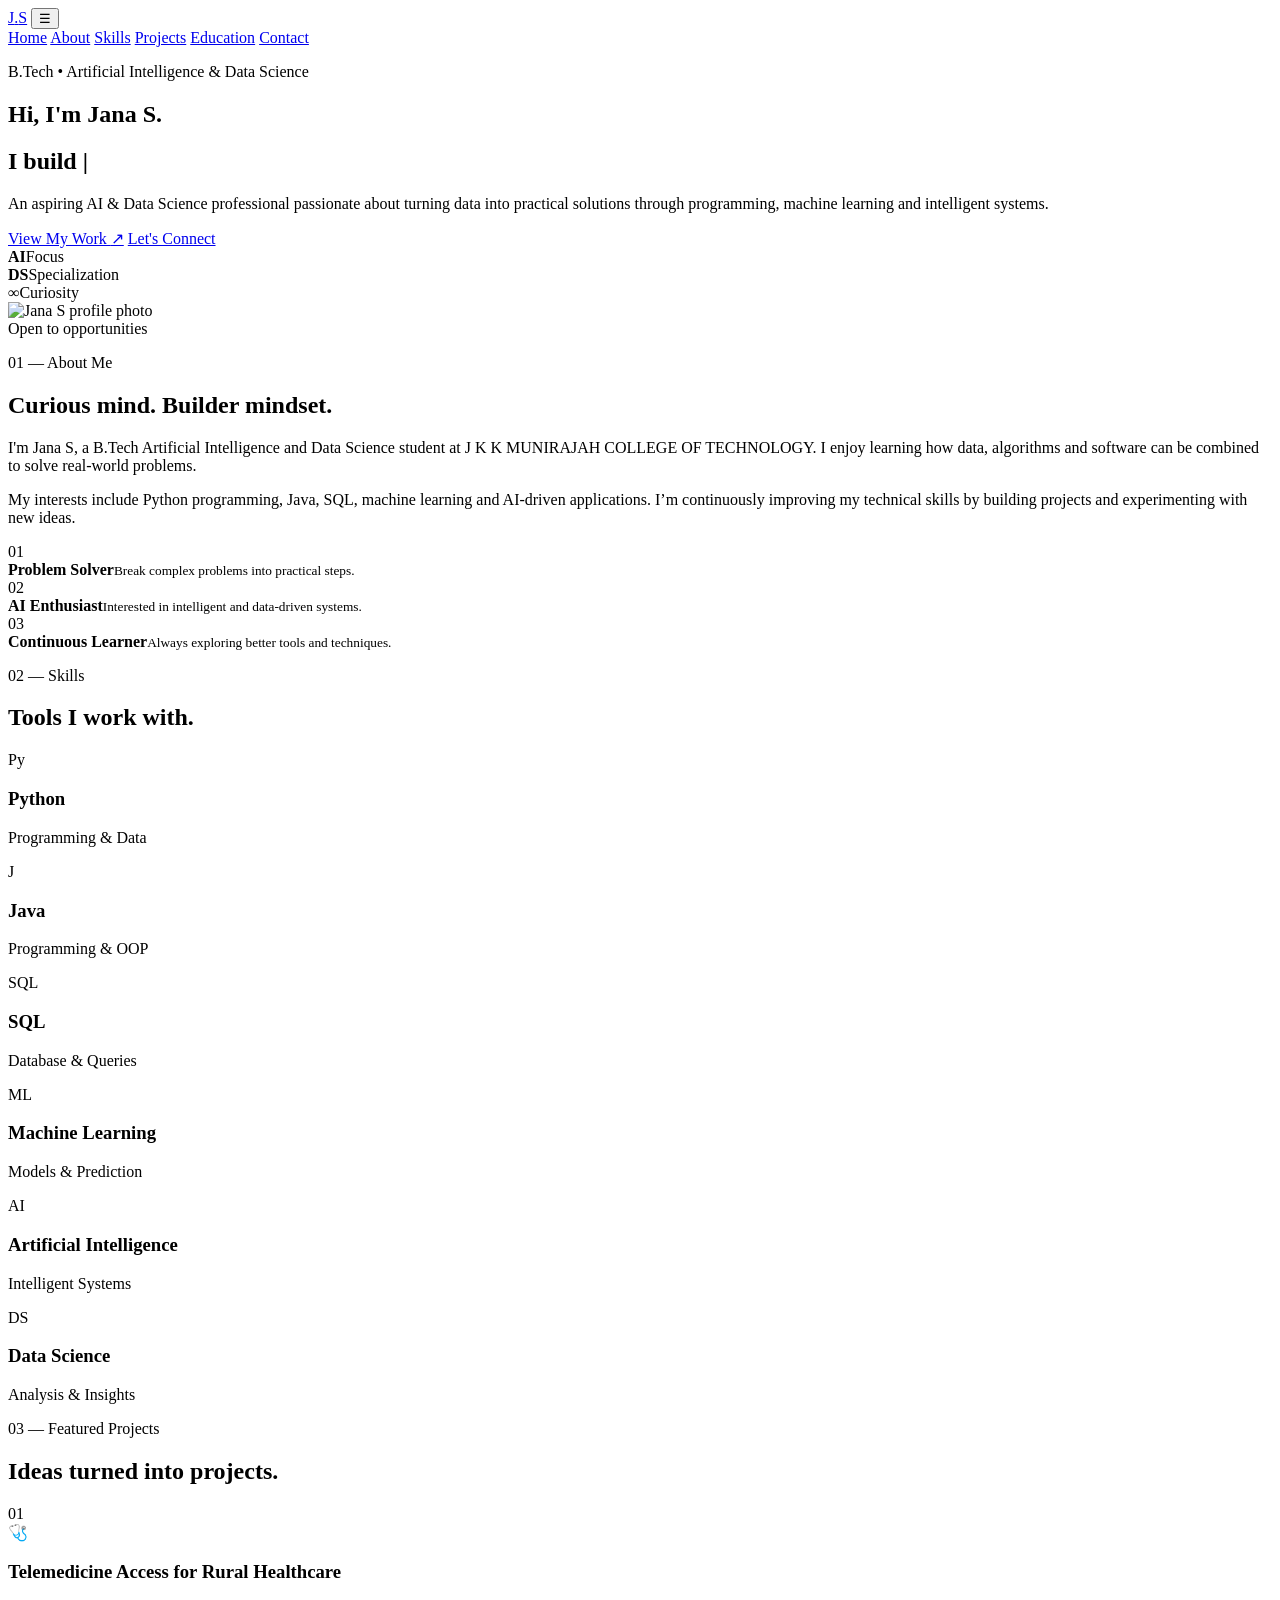
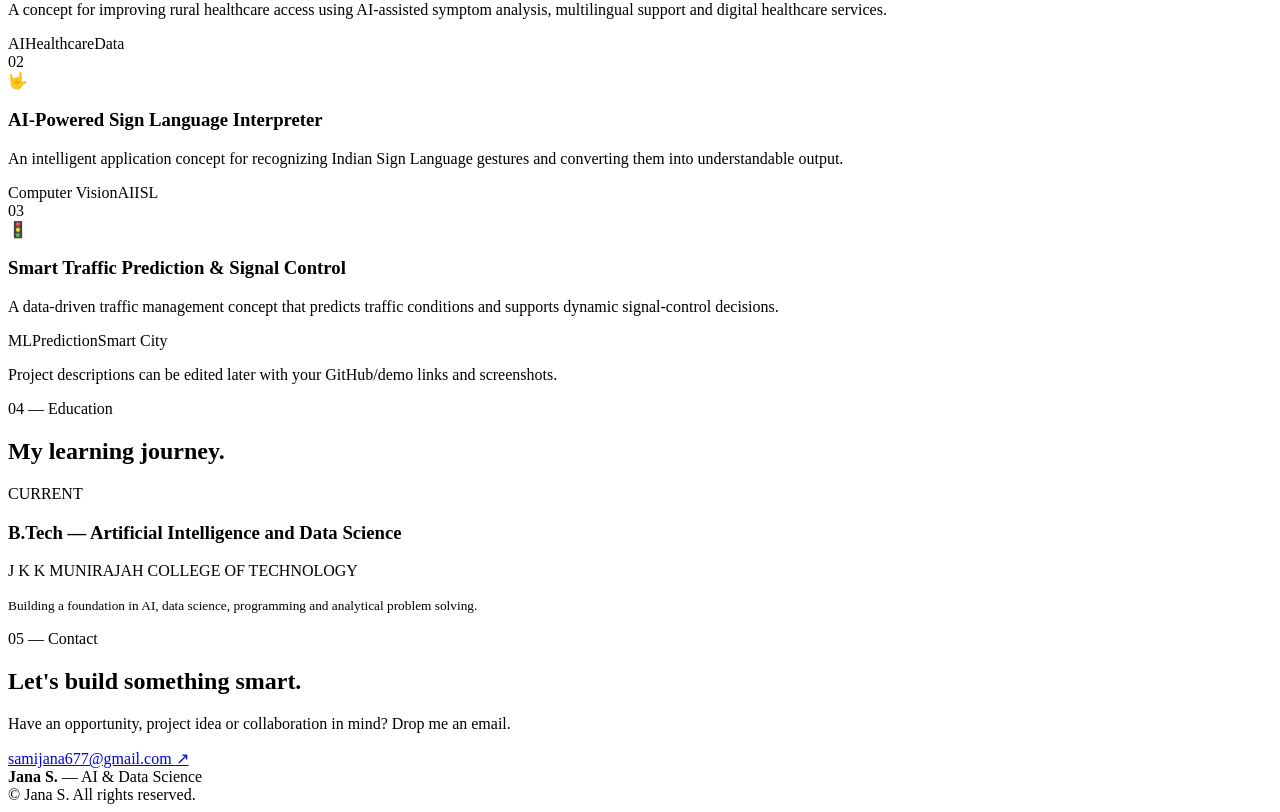
==== index.html @ 46313b77 "Create index.html" ====
<!DOCTYPE html>
<html lang="en">
<head>
  <meta charset="UTF-8" />
  <meta name="viewport" content="width=device-width, initial-scale=1.0" />
  <meta name="description" content="Jana S — B.Tech Artificial Intelligence and Data Science student portfolio." />
  <title>Jana S | AI & Data Science Portfolio</title>
  <link rel="preconnect" href="https://fonts.googleapis.com">
  <link rel="preconnect" href="https://fonts.gstatic.com" crossorigin>
  <link href="https://fonts.googleapis.com/css2?family=Inter:wght@400;500;600;700;800&family=Space+Grotesk:wght@500;600;700&display=swap" rel="stylesheet">
  <link rel="stylesheet" href="style.css" />
</head>
<body>
  <div class="bg-grid"></div>
  <header class="navbar">
    <a class="logo" href="#home">J<span>.</span>S</a>
    <button class="menu-btn" id="menuBtn" aria-label="Open menu">☰</button>
    <nav id="nav">
      <a href="#home">Home</a>
      <a href="#about">About</a>
      <a href="#skills">Skills</a>
      <a href="#projects">Projects</a>
      <a href="#education">Education</a>
      <a href="#contact">Contact</a>
    </nav>
  </header>

  <main>
    <section class="hero section" id="home">
      <div class="hero-copy reveal">
        <p class="eyebrow">B.Tech • Artificial Intelligence & Data Science</p>
        <h1>Hi, I'm <span>Jana S.</span></h1>
        <h2>I build <span id="typing"></span><span class="cursor">|</span></h2>
        <p class="hero-text">
          An aspiring AI & Data Science professional passionate about turning data into
          practical solutions through programming, machine learning and intelligent systems.
        </p>
        <div class="hero-actions">
          <a class="btn primary" href="#projects">View My Work <span>↗</span></a>
          <a class="btn secondary" href="mailto:samijana677@gmail.com">Let's Connect</a>
        </div>
        <div class="mini-stats">
          <div><strong>AI</strong><span>Focus</span></div>
          <div><strong>DS</strong><span>Specialization</span></div>
          <div><strong>∞</strong><span>Curiosity</span></div>
        </div>
      </div>

      <div class="hero-photo-wrap reveal">
        <div class="orb orb-one"></div>
        <div class="orb orb-two"></div>
        <div class="photo-card">
          <div class="photo-glow"></div>
          <img src="assets/profile.jpg" alt="Jana S profile photo" />
          <div class="photo-tag"><span class="pulse"></span> Open to opportunities</div>
        </div>
      </div>
    </section>

    <section class="section about" id="about">
      <div class="section-heading reveal">
        <p class="eyebrow">01 — About Me</p>
        <h2>Curious mind. <span>Builder mindset.</span></h2>
      </div>
      <div class="about-grid">
        <div class="about-card glass reveal">
          <p>
            I'm Jana S, a B.Tech Artificial Intelligence and Data Science student at
            J K K MUNIRAJAH COLLEGE OF TECHNOLOGY. I enjoy learning how data, algorithms
            and software can be combined to solve real-world problems.
          </p>
          <p>
            My interests include Python programming, Java, SQL, machine learning and
            AI-driven applications. I’m continuously improving my technical skills by
            building projects and experimenting with new ideas.
          </p>
        </div>
        <div class="about-points reveal">
          <div class="point"><span>01</span><div><b>Problem Solver</b><small>Break complex problems into practical steps.</small></div></div>
          <div class="point"><span>02</span><div><b>AI Enthusiast</b><small>Interested in intelligent and data-driven systems.</small></div></div>
          <div class="point"><span>03</span><div><b>Continuous Learner</b><small>Always exploring better tools and techniques.</small></div></div>
        </div>
      </div>
    </section>

    <section class="section" id="skills">
      <div class="section-heading reveal">
        <p class="eyebrow">02 — Skills</p>
        <h2>Tools I <span>work with.</span></h2>
      </div>
      <div class="skills-grid">
        <div class="skill-card reveal"><div class="skill-icon">Py</div><h3>Python</h3><p>Programming & Data</p><div class="bar"><i style="width:88%"></i></div></div>
        <div class="skill-card reveal"><div class="skill-icon">J</div><h3>Java</h3><p>Programming & OOP</p><div class="bar"><i style="width:78%"></i></div></div>
        <div class="skill-card reveal"><div class="skill-icon">SQL</div><h3>SQL</h3><p>Database & Queries</p><div class="bar"><i style="width:82%"></i></div></div>
        <div class="skill-card reveal"><div class="skill-icon">ML</div><h3>Machine Learning</h3><p>Models & Prediction</p><div class="bar"><i style="width:76%"></i></div></div>
        <div class="skill-card reveal"><div class="skill-icon">AI</div><h3>Artificial Intelligence</h3><p>Intelligent Systems</p><div class="bar"><i style="width:74%"></i></div></div>
        <div class="skill-card reveal"><div class="skill-icon">DS</div><h3>Data Science</h3><p>Analysis & Insights</p><div class="bar"><i style="width:80%"></i></div></div>
      </div>
    </section>

    <section class="section" id="projects">
      <div class="section-heading reveal">
        <p class="eyebrow">03 — Featured Projects</p>
        <h2>Ideas turned into <span>projects.</span></h2>
      </div>
      <div class="projects-grid">
        <article class="project-card reveal">
          <div class="project-number">01</div>
          <div class="project-icon">🩺</div>
          <h3>Telemedicine Access for Rural Healthcare</h3>
          <p>A concept for improving rural healthcare access using AI-assisted symptom analysis, multilingual support and digital healthcare services.</p>
          <div class="tags"><span>AI</span><span>Healthcare</span><span>Data</span></div>
        </article>
        <article class="project-card reveal">
          <div class="project-number">02</div>
          <div class="project-icon">🤟</div>
          <h3>AI-Powered Sign Language Interpreter</h3>
          <p>An intelligent application concept for recognizing Indian Sign Language gestures and converting them into understandable output.</p>
          <div class="tags"><span>Computer Vision</span><span>AI</span><span>ISL</span></div>
        </article>
        <article class="project-card reveal">
          <div class="project-number">03</div>
          <div class="project-icon">🚦</div>
          <h3>Smart Traffic Prediction & Signal Control</h3>
          <p>A data-driven traffic management concept that predicts traffic conditions and supports dynamic signal-control decisions.</p>
          <div class="tags"><span>ML</span><span>Prediction</span><span>Smart City</span></div>
        </article>
      </div>
      <p class="project-note">Project descriptions can be edited later with your GitHub/demo links and screenshots.</p>
    </section>

    <section class="section education" id="education">
      <div class="section-heading reveal">
        <p class="eyebrow">04 — Education</p>
        <h2>My learning <span>journey.</span></h2>
      </div>
      <div class="timeline reveal">
        <div class="timeline-item">
          <div class="timeline-dot"></div>
          <div class="timeline-content">
            <span class="date">CURRENT</span>
            <h3>B.Tech — Artificial Intelligence and Data Science</h3>
            <p>J K K MUNIRAJAH COLLEGE OF TECHNOLOGY</p>
            <small>Building a foundation in AI, data science, programming and analytical problem solving.</small>
          </div>
        </div>
      </div>
    </section>

    <section class="section contact" id="contact">
      <div class="contact-box reveal">
        <div>
          <p class="eyebrow">05 — Contact</p>
          <h2>Let's build something <span>smart.</span></h2>
          <p>Have an opportunity, project idea or collaboration in mind? Drop me an email.</p>
        </div>
        <a class="email-link" href="mailto:samijana677@gmail.com">samijana677@gmail.com <span>↗</span></a>
      </div>
    </section>
  </main>

  <footer>
    <div><b>Jana S.</b> — AI & Data Science</div>
    <div>© <span id="year"></span> Jana S. All rights reserved.</div>
  </footer>

  <script src="script.js"></script>
</body>
</html>
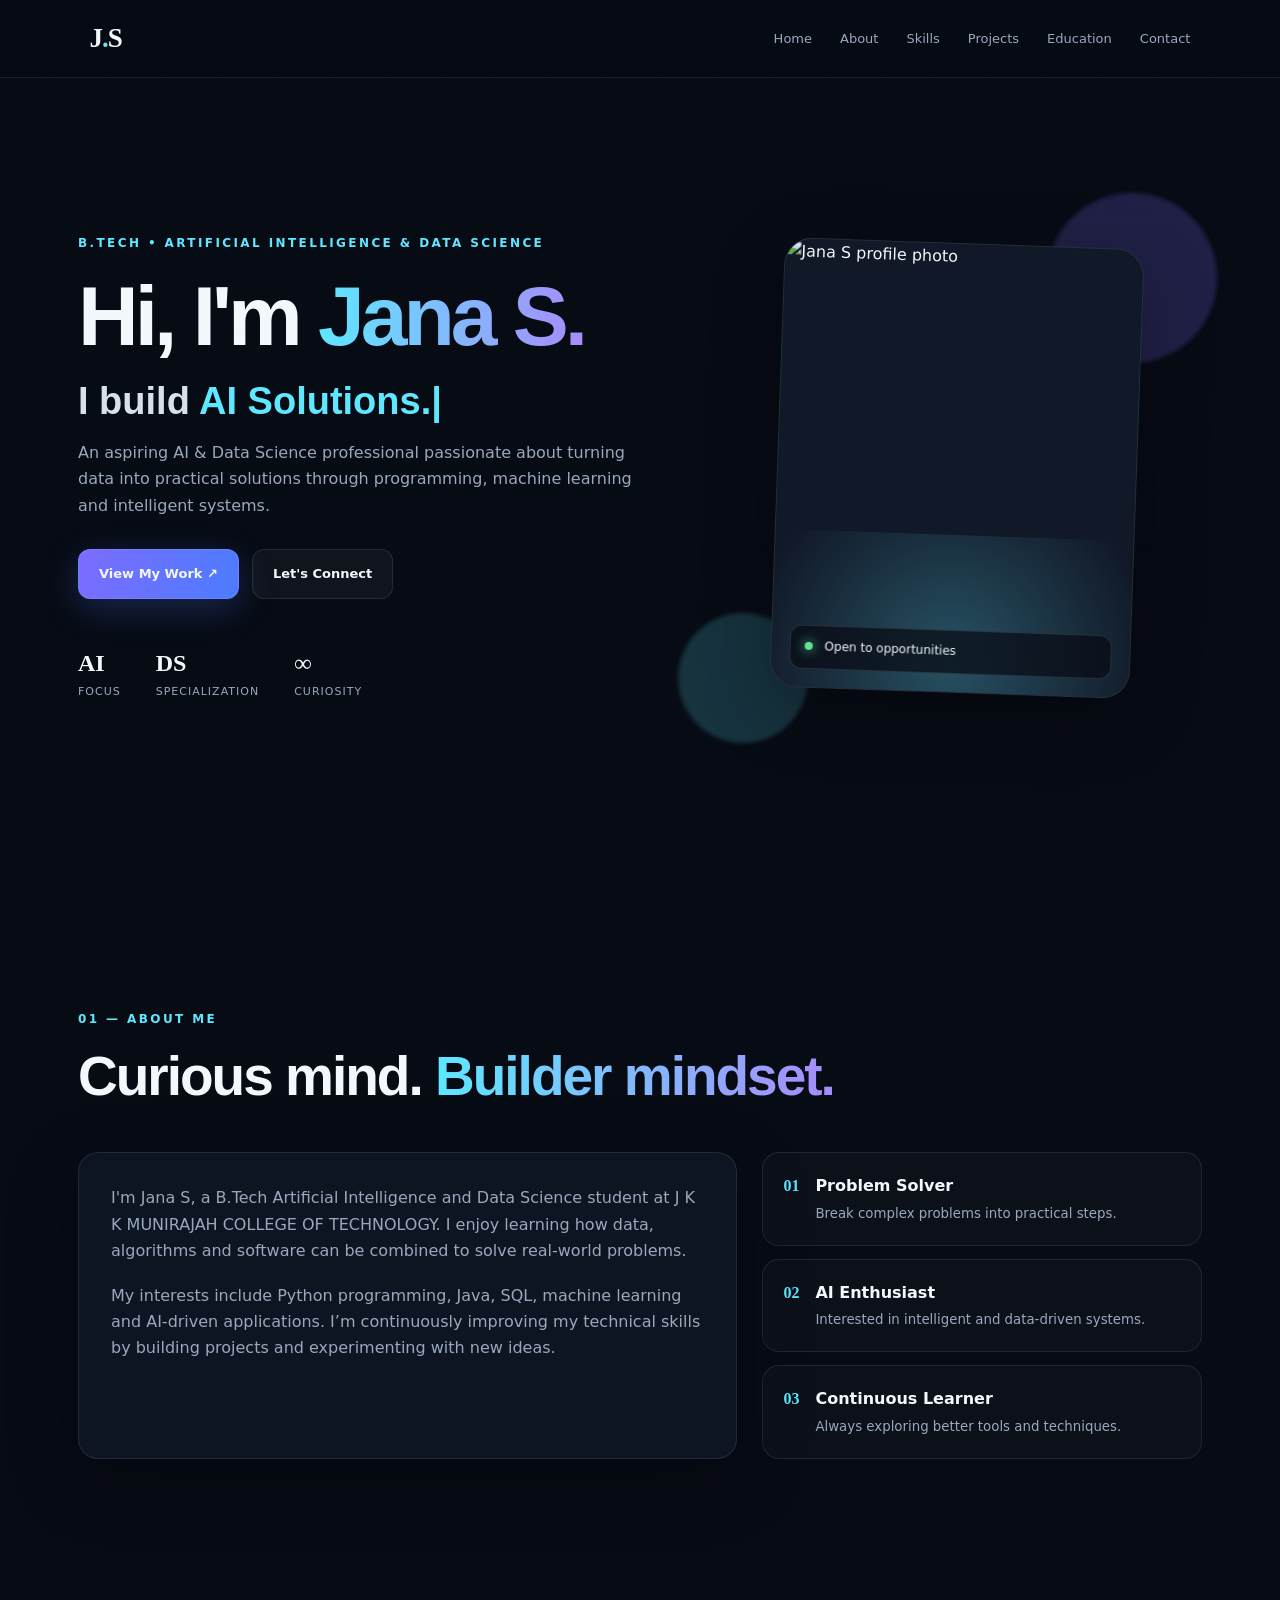
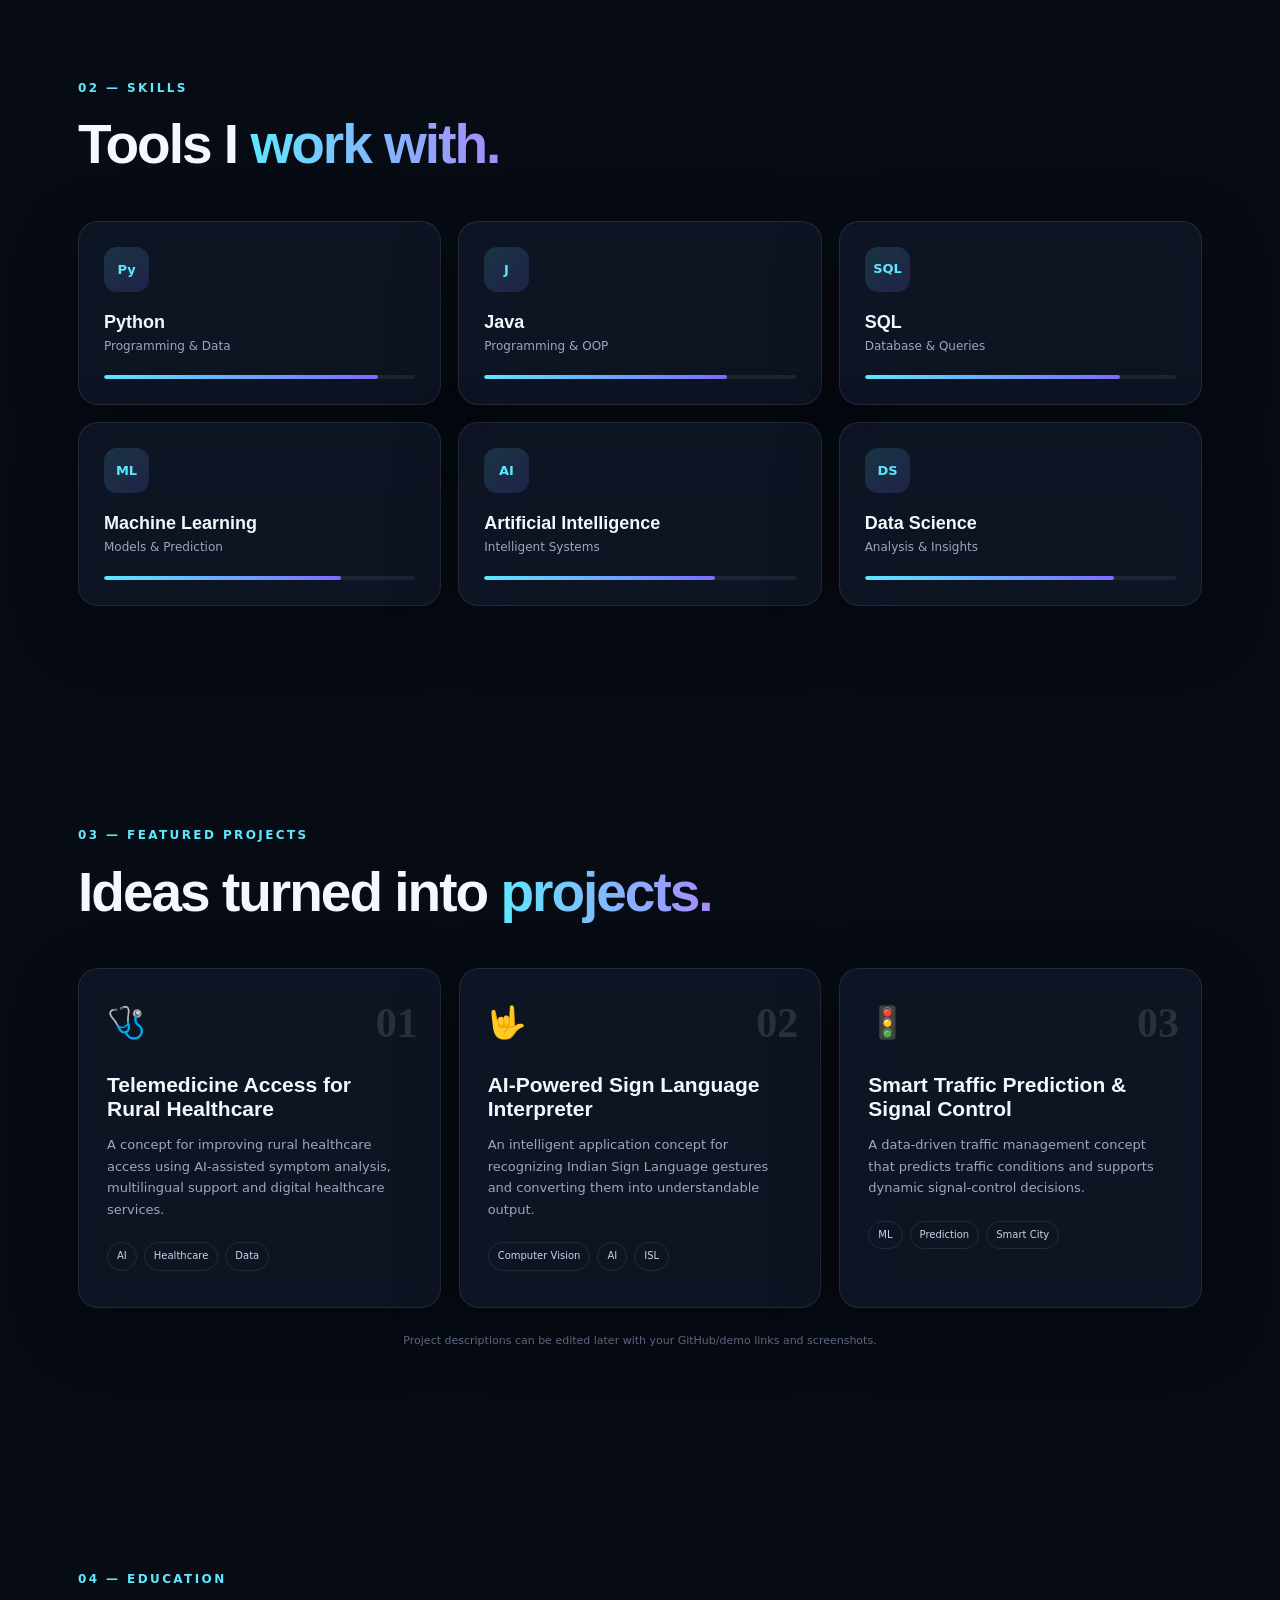
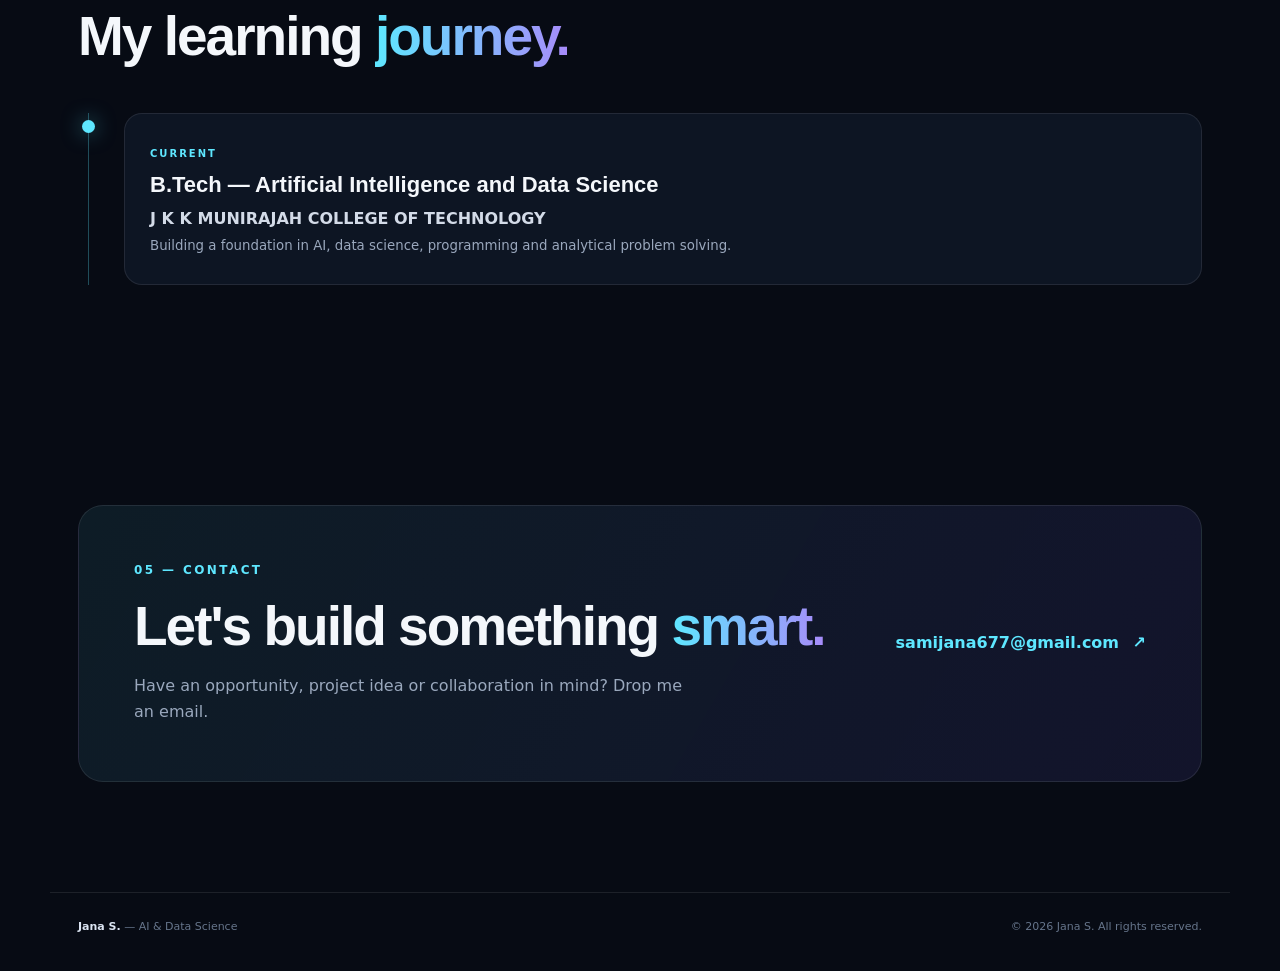
==== commit 618cbe7e: "Update index.html" ====
--- a/index.html
+++ b/index.html
@@ -51,7 +51,7 @@
         <div class="orb orb-two"></div>
         <div class="photo-card">
           <div class="photo-glow"></div>
-          <img src="assets/profile.jpg" alt="Jana S profile photo" />
+          <img src="asset/photo1.jpg.png" alt="Jana S profile photo" />
           <div class="photo-tag"><span class="pulse"></span> Open to opportunities</div>
         </div>
       </div>
--- a/style.css
+++ b/style.css
@@ -0,0 +1,38 @@
+:root{
+  --bg:#070b14;--bg2:#0b1220;--card:rgba(17,25,42,.72);--text:#f4f7fb;--muted:#9aa8bd;
+  --accent:#5ee7ff;--accent2:#7c6cff;--border:rgba(255,255,255,.09);--shadow:0 20px 70px rgba(0,0,0,.32);
+}
+*{box-sizing:border-box;margin:0;padding:0}
+html{scroll-behavior:smooth}
+body{font-family:Inter,system-ui,sans-serif;background:var(--bg);color:var(--text);line-height:1.65;overflow-x:hidden}
+a{color:inherit;text-decoration:none}
+.bg-grid{position:fixed;inset:0;pointer-events:none;opacity:.3;background-image:linear-gradient(rgba(94,231,255,.045) 1px,transparent 1px),linear-gradient(90deg,rgba(94,231,255,.045) 1px,transparent 1px);background-size:55px 55px;mask-image:linear-gradient(to bottom,black,transparent 90%)}
+.navbar{height:78px;position:fixed;top:0;left:0;right:0;z-index:20;display:flex;align-items:center;justify-content:space-between;padding:0 7%;background:rgba(7,11,20,.72);backdrop-filter:blur(18px);border-bottom:1px solid var(--border)}
+.logo{font-family:"Space Grotesk";font-size:27px;font-weight:800;letter-spacing:-1px}.logo span{color:var(--accent)}
+nav{display:flex;gap:28px}nav a{font-size:13px;color:var(--muted);transition:.25s}nav a:hover{color:var(--accent)}
+.menu-btn{display:none;background:none;border:0;color:#fff;font-size:25px}
+.section{max-width:1180px;margin:auto;padding:110px 28px}
+.hero{min-height:100vh;padding-top:145px;display:grid;grid-template-columns:1.08fr .92fr;align-items:center;gap:60px}
+.eyebrow{color:var(--accent);font-size:12px;letter-spacing:2.4px;text-transform:uppercase;font-weight:700;margin-bottom:16px}
+h1,h2,h3{font-family:"Space Grotesk",sans-serif;line-height:1.12}
+h1{font-size:clamp(48px,7vw,84px);letter-spacing:-4px}
+h1 span,h2 span{background:linear-gradient(90deg,var(--accent),#a78bfa);-webkit-background-clip:text;color:transparent}
+.hero h2{font-size:clamp(23px,3vw,38px);margin:17px 0;color:#d8e0ec}.hero h2 span{color:var(--accent);background:none}
+.cursor{color:var(--accent);animation:blink 1s infinite}
+.hero-text{max-width:650px;color:var(--muted);font-size:16px}
+.hero-actions{display:flex;gap:13px;margin-top:30px;flex-wrap:wrap}
+.btn{padding:13px 20px;border-radius:12px;border:1px solid var(--border);font-weight:700;font-size:13px;transition:.25s}.btn:hover{transform:translateY(-3px)}
+.btn.primary{background:linear-gradient(100deg,var(--accent2),#4c7cff);box-shadow:0 10px 35px rgba(76,124,255,.25)}.btn.secondary{background:rgba(255,255,255,.04)}
+.mini-stats{display:flex;gap:35px;margin-top:45px}.mini-stats div{display:flex;flex-direction:column}.mini-stats strong{font-family:"Space Grotesk";font-size:24px}.mini-stats span{font-size:11px;color:var(--muted);text-transform:uppercase;letter-spacing:1px}
+.hero-photo-wrap{position:relative;display:flex;justify-content:center}.photo-card{position:relative;width:min(360px,82vw);aspect-ratio:4/5;border:1px solid var(--border);border-radius:28px;overflow:hidden;background:#111827;box-shadow:var(--shadow);transform:rotate(2deg);transition:.5s}.photo-card:hover{transform:rotate(0) translateY(-8px)}.photo-card img{width:100%;height:100%;object-fit:cover;display:block}.photo-glow{position:absolute;inset:auto -30% -20% -30%;height:55%;background:radial-gradient(circle,rgba(94,231,255,.28),transparent 65%);z-index:1}.photo-tag{position:absolute;bottom:18px;left:18px;right:18px;z-index:2;padding:11px 14px;border:1px solid rgba(255,255,255,.12);border-radius:12px;background:rgba(7,11,20,.72);backdrop-filter:blur(12px);font-size:12px}.pulse{display:inline-block;width:8px;height:8px;border-radius:50%;background:#61e294;box-shadow:0 0 12px #61e294;margin-right:8px}.orb{position:absolute;border-radius:50%;filter:blur(2px)}.orb-one{width:170px;height:170px;background:rgba(124,108,255,.22);top:-50px;right:-15px}.orb-two{width:130px;height:130px;background:rgba(94,231,255,.18);bottom:-50px;left:-35px}
+.section-heading{margin-bottom:45px}.section-heading h2{font-size:clamp(34px,5vw,55px);letter-spacing:-2px}
+.about-grid{display:grid;grid-template-columns:1.2fr .8fr;gap:25px}.glass,.skill-card,.project-card{border:1px solid var(--border);background:var(--card);backdrop-filter:blur(15px);border-radius:20px;box-shadow:var(--shadow)}.about-card{padding:32px;font-size:16px;color:var(--muted)}.about-card p+p{margin-top:18px}.about-points{display:flex;flex-direction:column;gap:13px}.point{padding:20px;border:1px solid var(--border);border-radius:17px;background:rgba(255,255,255,.025);display:flex;gap:16px}.point>span{color:var(--accent);font-family:"Space Grotesk";font-weight:700}.point b{display:block}.point small{display:block;color:var(--muted);margin-top:3px}
+.skills-grid{display:grid;grid-template-columns:repeat(3,1fr);gap:17px}.skill-card{padding:25px}.skill-icon{width:45px;height:45px;display:grid;place-items:center;border-radius:13px;background:linear-gradient(135deg,rgba(94,231,255,.15),rgba(124,108,255,.17));color:var(--accent);font-weight:800;font-size:13px;margin-bottom:20px}.skill-card h3{font-size:18px}.skill-card p{font-size:12px;color:var(--muted);margin:5px 0 18px}.bar{height:4px;background:rgba(255,255,255,.07);border-radius:20px;overflow:hidden}.bar i{display:block;height:100%;background:linear-gradient(90deg,var(--accent),var(--accent2));border-radius:20px}
+.projects-grid{display:grid;grid-template-columns:repeat(3,1fr);gap:18px}.project-card{position:relative;padding:28px;min-height:340px;overflow:hidden;transition:.3s}.project-card:hover{transform:translateY(-7px);border-color:rgba(94,231,255,.28)}.project-number{position:absolute;right:22px;top:20px;color:rgba(255,255,255,.12);font-family:"Space Grotesk";font-size:42px;font-weight:800}.project-icon{font-size:31px;margin-bottom:25px}.project-card h3{font-size:21px;max-width:280px}.project-card p{font-size:13px;color:var(--muted);margin:14px 0 22px}.tags{display:flex;gap:7px;flex-wrap:wrap}.tags span{font-size:10px;padding:5px 9px;border:1px solid var(--border);border-radius:30px;color:#c9d4e4}.project-note{text-align:center;color:#65748b;font-size:11px;margin-top:24px}
+.timeline{position:relative;margin-left:10px;padding-left:35px;border-left:1px solid rgba(94,231,255,.3)}.timeline-item{position:relative}.timeline-dot{position:absolute;width:13px;height:13px;border-radius:50%;background:var(--accent);left:-42px;top:7px;box-shadow:0 0 20px rgba(94,231,255,.5)}.timeline-content{padding:25px;border:1px solid var(--border);background:var(--card);border-radius:18px}.date{font-size:10px;color:var(--accent);letter-spacing:2px;font-weight:700}.timeline-content h3{font-size:22px;margin:8px 0}.timeline-content p{font-weight:600;color:#d3dbe8}.timeline-content small{color:var(--muted)}
+.contact-box{padding:55px;border:1px solid var(--border);border-radius:25px;background:linear-gradient(120deg,rgba(94,231,255,.08),rgba(124,108,255,.1));display:flex;align-items:center;justify-content:space-between;gap:30px}.contact-box h2{font-size:clamp(35px,5vw,55px);letter-spacing:-2px}.contact-box>div>p:last-child{color:var(--muted);max-width:560px;margin-top:15px}.email-link{font-weight:700;color:var(--accent);white-space:nowrap}.email-link span{margin-left:8px}
+footer{max-width:1180px;margin:auto;padding:25px 28px 35px;display:flex;justify-content:space-between;color:#66758b;font-size:11px;border-top:1px solid var(--border)}footer b{color:#dce5f3}
+.reveal{opacity:0;transform:translateY(22px);transition:opacity .7s ease,transform .7s ease}.reveal.show{opacity:1;transform:none}
+@keyframes blink{50%{opacity:0}}
+@media(max-width:850px){.navbar{padding:0 5%}.menu-btn{display:block}nav{display:none;position:absolute;top:78px;left:0;right:0;padding:20px 7%;background:rgba(7,11,20,.97);border-bottom:1px solid var(--border);flex-direction:column;gap:16px}nav.open{display:flex}.hero{grid-template-columns:1fr;padding-top:120px;text-align:center}.hero-text{margin:auto}.hero-actions,.mini-stats{justify-content:center}.hero-photo-wrap{margin-top:10px}.about-grid,.skills-grid,.projects-grid{grid-template-columns:1fr}.contact-box{flex-direction:column;align-items:flex-start}.email-link{white-space:normal;overflow-wrap:anywhere}}
+@media(min-width:851px) and (max-width:1050px){.skills-grid,.projects-grid{grid-template-columns:repeat(2,1fr)}}
